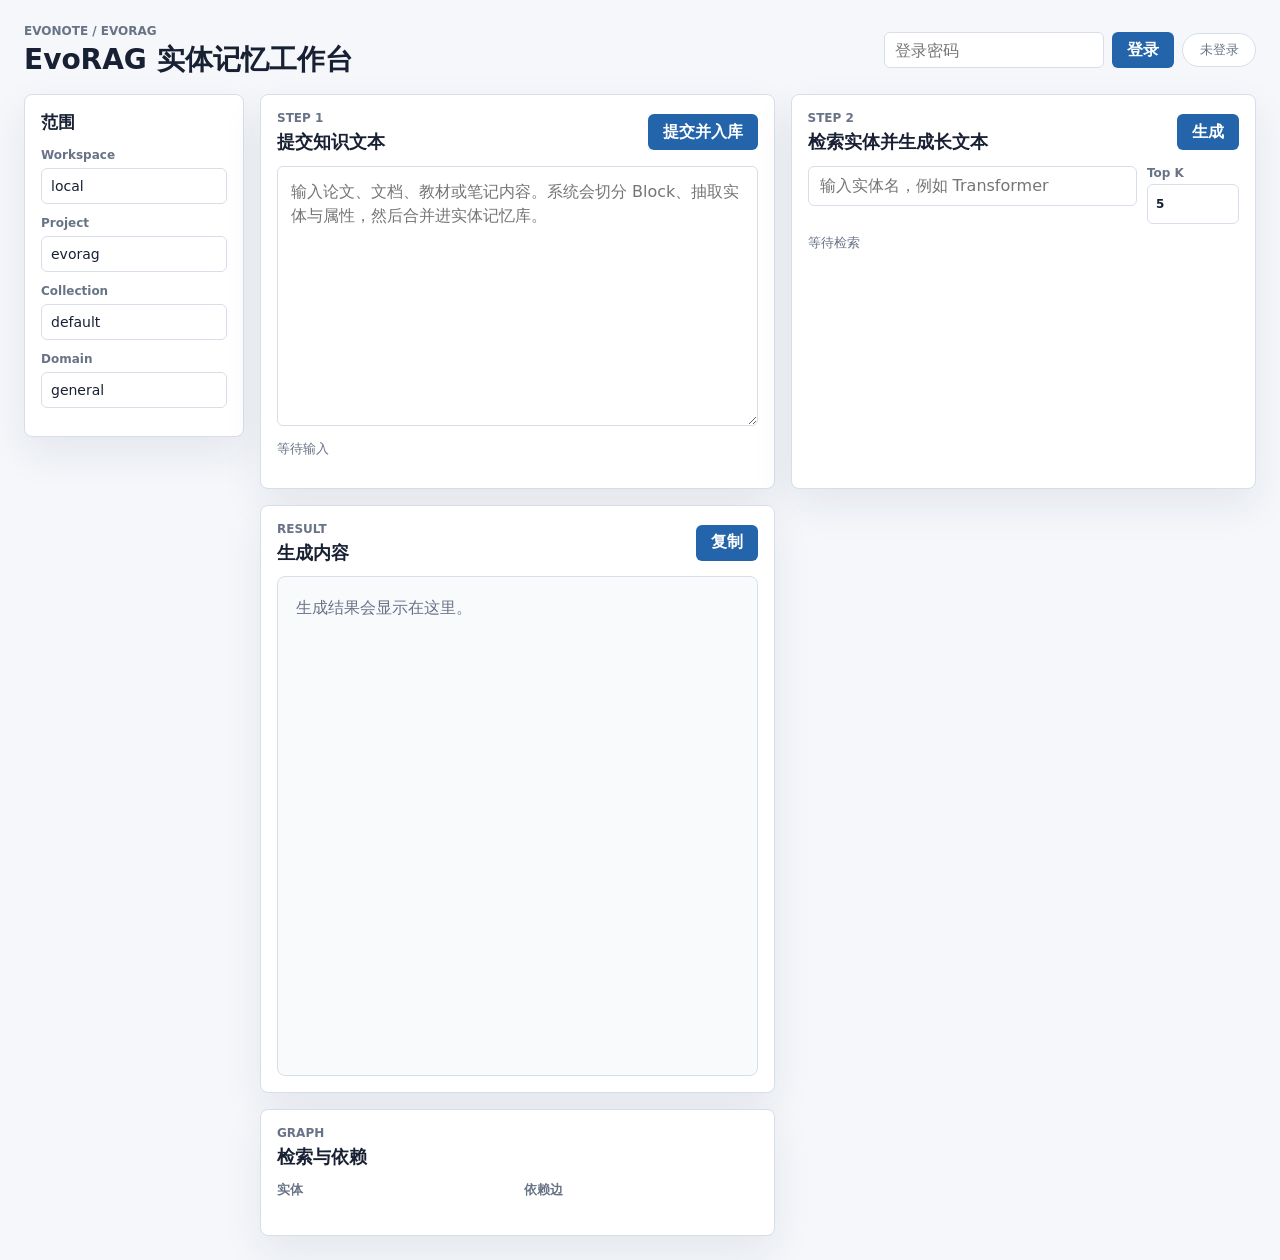
==== backend/python/app/EvoRAG/frontend/index.html @ 4698657d "EvoRAG来袭" ====
<!doctype html>
<html lang="zh-CN">
  <head>
    <meta charset="UTF-8" />
    <meta name="viewport" content="width=device-width, initial-scale=1.0" />
    <title>EvoRAG 工作台</title>
    <link rel="stylesheet" href="./styles.css" />
  </head>
  <body>
    <main class="shell">
      <header class="topbar">
        <div>
          <p class="eyebrow">Evonote / EvoRAG</p>
          <h1>EvoRAG 实体记忆工作台</h1>
        </div>
        <form class="auth-bar" id="auth-form">
          <input id="password" type="password" autocomplete="current-password" placeholder="登录密码" />
          <button type="submit">登录</button>
          <span id="auth-state" class="state-pill">未登录</span>
        </form>
      </header>

      <section class="workspace">
        <aside class="side-panel">
          <h2>范围</h2>
          <label>
            Workspace
            <input id="workspace-id" value="local" />
          </label>
          <label>
            Project
            <input id="project-id" value="evorag" />
          </label>
          <label>
            Collection
            <input id="collection-id" value="default" />
          </label>
          <label>
            Domain
            <input id="domain" value="general" />
          </label>
        </aside>

        <section class="main-grid">
          <section class="panel ingest-panel">
            <div class="panel-head">
              <div>
                <p class="eyebrow">Step 1</p>
                <h2>提交知识文本</h2>
              </div>
              <button id="ingest-btn" type="button">提交并入库</button>
            </div>
            <textarea
              id="knowledge-text"
              spellcheck="false"
              placeholder="输入论文、文档、教材或笔记内容。系统会切分 Block、抽取实体与属性，然后合并进实体记忆库。"
            ></textarea>
            <div class="status-line" id="ingest-status">等待输入</div>
            <div class="entity-strip" id="extracted-entities"></div>
          </section>

          <section class="panel query-panel">
            <div class="panel-head">
              <div>
                <p class="eyebrow">Step 2</p>
                <h2>检索实体并生成长文本</h2>
              </div>
              <button id="query-btn" type="button">生成</button>
            </div>
            <div class="query-row">
              <input id="entity-query" placeholder="输入实体名，例如 Transformer" />
              <label class="topk-control">
                Top K
                <input id="top-k" type="number" min="1" max="20" value="5" />
              </label>
            </div>
            <div class="status-line" id="query-status">等待检索</div>
          </section>

          <section class="panel output-panel">
            <div class="panel-head">
              <div>
                <p class="eyebrow">Result</p>
                <h2>生成内容</h2>
              </div>
              <button id="copy-answer-btn" type="button">复制</button>
            </div>
            <article id="answer" class="answer empty">生成结果会显示在这里。</article>
          </section>

          <section class="panel graph-panel">
            <div class="panel-head">
              <div>
                <p class="eyebrow">Graph</p>
                <h2>检索与依赖</h2>
              </div>
            </div>
            <div class="graph-columns">
              <div>
                <h3>实体</h3>
                <div id="retrieved-entities" class="list"></div>
              </div>
              <div>
                <h3>依赖边</h3>
                <div id="graph-edges" class="list"></div>
              </div>
            </div>
            <div id="warnings" class="warnings"></div>
          </section>
        </section>
      </section>
    </main>
    <script src="./app.js"></script>
  </body>
</html>
---- backend/python/app/EvoRAG/frontend/styles.css ----
:root {
  color-scheme: light;
  --bg: #f5f7fb;
  --surface: #ffffff;
  --surface-strong: #f8fafc;
  --line: #d8dee9;
  --text: #182033;
  --muted: #687386;
  --blue: #2364aa;
  --green: #21785d;
  --amber: #a65f00;
  --red: #b42318;
  --shadow: 0 16px 42px rgba(24, 32, 51, 0.08);
}

* {
  box-sizing: border-box;
}

body {
  margin: 0;
  min-width: 320px;
  background: var(--bg);
  color: var(--text);
  font-family:
    Inter, ui-sans-serif, system-ui, -apple-system, BlinkMacSystemFont, "Segoe UI",
    "Microsoft YaHei", sans-serif;
}

button,
input,
textarea {
  font: inherit;
}

button {
  min-height: 36px;
  border: 1px solid transparent;
  border-radius: 6px;
  background: var(--blue);
  color: #fff;
  cursor: pointer;
  padding: 0 14px;
  font-weight: 650;
}

button:hover {
  filter: brightness(0.95);
}

button:disabled {
  cursor: wait;
  opacity: 0.62;
}

input,
textarea {
  width: 100%;
  border: 1px solid var(--line);
  border-radius: 6px;
  background: #fff;
  color: var(--text);
  outline: none;
}

input:focus,
textarea:focus {
  border-color: var(--blue);
  box-shadow: 0 0 0 3px rgba(35, 100, 170, 0.14);
}

.shell {
  width: min(1440px, 100%);
  margin: 0 auto;
  padding: 24px;
}

.topbar {
  display: flex;
  align-items: center;
  justify-content: space-between;
  gap: 20px;
  margin-bottom: 18px;
}

.topbar h1,
.panel h2,
.side-panel h2,
.graph-panel h3 {
  margin: 0;
  letter-spacing: 0;
}

.topbar h1 {
  font-size: 28px;
  line-height: 1.15;
}

.eyebrow {
  margin: 0 0 6px;
  color: var(--muted);
  font-size: 12px;
  font-weight: 760;
  text-transform: uppercase;
}

.auth-bar {
  display: grid;
  grid-template-columns: minmax(160px, 220px) auto auto;
  align-items: center;
  gap: 8px;
}

.auth-bar input {
  height: 36px;
  padding: 0 10px;
}

.state-pill {
  min-width: 74px;
  border: 1px solid var(--line);
  border-radius: 999px;
  background: #fff;
  color: var(--muted);
  padding: 7px 10px;
  text-align: center;
  font-size: 13px;
}

.state-pill.ready {
  border-color: rgba(33, 120, 93, 0.32);
  background: rgba(33, 120, 93, 0.08);
  color: var(--green);
}

.workspace {
  display: grid;
  grid-template-columns: 220px minmax(0, 1fr);
  gap: 16px;
}

.side-panel,
.panel {
  border: 1px solid var(--line);
  border-radius: 8px;
  background: var(--surface);
  box-shadow: var(--shadow);
}

.side-panel {
  align-self: start;
  padding: 16px;
}

.side-panel h2 {
  margin-bottom: 14px;
  font-size: 17px;
}

.side-panel label {
  display: block;
  margin-bottom: 12px;
  color: var(--muted);
  font-size: 12px;
  font-weight: 700;
}

.side-panel input {
  height: 36px;
  margin-top: 6px;
  padding: 0 9px;
  color: var(--text);
  font-size: 14px;
  font-weight: 500;
}

.main-grid {
  display: grid;
  grid-template-columns: minmax(0, 1.05fr) minmax(320px, 0.95fr);
  gap: 16px;
}

.panel {
  min-width: 0;
  padding: 16px;
}

.panel-head {
  display: flex;
  min-height: 40px;
  align-items: center;
  justify-content: space-between;
  gap: 12px;
  margin-bottom: 12px;
}

.panel h2 {
  font-size: 18px;
  line-height: 1.25;
}

.ingest-panel textarea {
  min-height: 260px;
  max-height: 520px;
  resize: vertical;
  padding: 13px;
  line-height: 1.55;
}

.query-row {
  display: grid;
  grid-template-columns: minmax(0, 1fr) 92px;
  gap: 10px;
}

.query-row input {
  height: 40px;
  padding: 0 11px;
}

.topk-control {
  color: var(--muted);
  font-size: 12px;
  font-weight: 700;
}

.topk-control input {
  height: 40px;
  margin-top: 4px;
  padding: 0 8px;
}

.status-line {
  min-height: 24px;
  margin-top: 10px;
  color: var(--muted);
  font-size: 13px;
}

.status-line.ok {
  color: var(--green);
}

.status-line.error {
  color: var(--red);
}

.entity-strip {
  display: flex;
  flex-wrap: wrap;
  gap: 8px;
  margin-top: 8px;
}

.entity-chip {
  border: 1px solid rgba(35, 100, 170, 0.24);
  border-radius: 999px;
  background: rgba(35, 100, 170, 0.08);
  color: var(--blue);
  padding: 7px 10px;
  font-size: 13px;
  font-weight: 650;
  cursor: pointer;
}

.output-panel {
  grid-row: span 2;
}

.answer {
  min-height: 500px;
  max-height: 70vh;
  overflow: auto;
  border: 1px solid var(--line);
  border-radius: 8px;
  background: var(--surface-strong);
  padding: 18px;
  line-height: 1.65;
}

.answer.empty {
  color: var(--muted);
}

.answer h1,
.answer h2,
.answer h3 {
  margin: 16px 0 8px;
  letter-spacing: 0;
}

.answer h1 {
  margin-top: 0;
  font-size: 24px;
}

.answer h2 {
  font-size: 19px;
}

.answer h3 {
  font-size: 15px;
  color: var(--blue);
}

.answer p,
.answer ul {
  margin: 8px 0;
}

.answer li {
  margin: 4px 0;
}

.graph-panel {
  grid-column: 1;
}

.graph-columns {
  display: grid;
  grid-template-columns: 1fr 1fr;
  gap: 14px;
}

.graph-panel h3 {
  margin-bottom: 8px;
  color: var(--muted);
  font-size: 13px;
  text-transform: uppercase;
}

.list {
  display: grid;
  gap: 8px;
}

.list-item {
  border: 1px solid var(--line);
  border-radius: 6px;
  background: var(--surface-strong);
  padding: 10px;
  font-size: 13px;
}

.list-item strong {
  display: block;
  margin-bottom: 3px;
  color: var(--text);
  font-size: 14px;
}

.list-item span {
  color: var(--muted);
}

.warnings {
  margin-top: 12px;
  color: var(--amber);
  font-size: 13px;
}

@media (max-width: 980px) {
  .shell {
    padding: 16px;
  }

  .topbar,
  .workspace,
  .main-grid,
  .graph-columns {
    grid-template-columns: 1fr;
  }

  .topbar {
    display: grid;
  }

  .auth-bar {
    grid-template-columns: 1fr auto auto;
  }

  .output-panel,
  .graph-panel {
    grid-column: auto;
    grid-row: auto;
  }
}

@media (max-width: 560px) {
  .auth-bar,
  .query-row,
  .panel-head {
    grid-template-columns: 1fr;
    display: grid;
  }

  .panel-head button,
  .auth-bar button {
    width: 100%;
  }
}
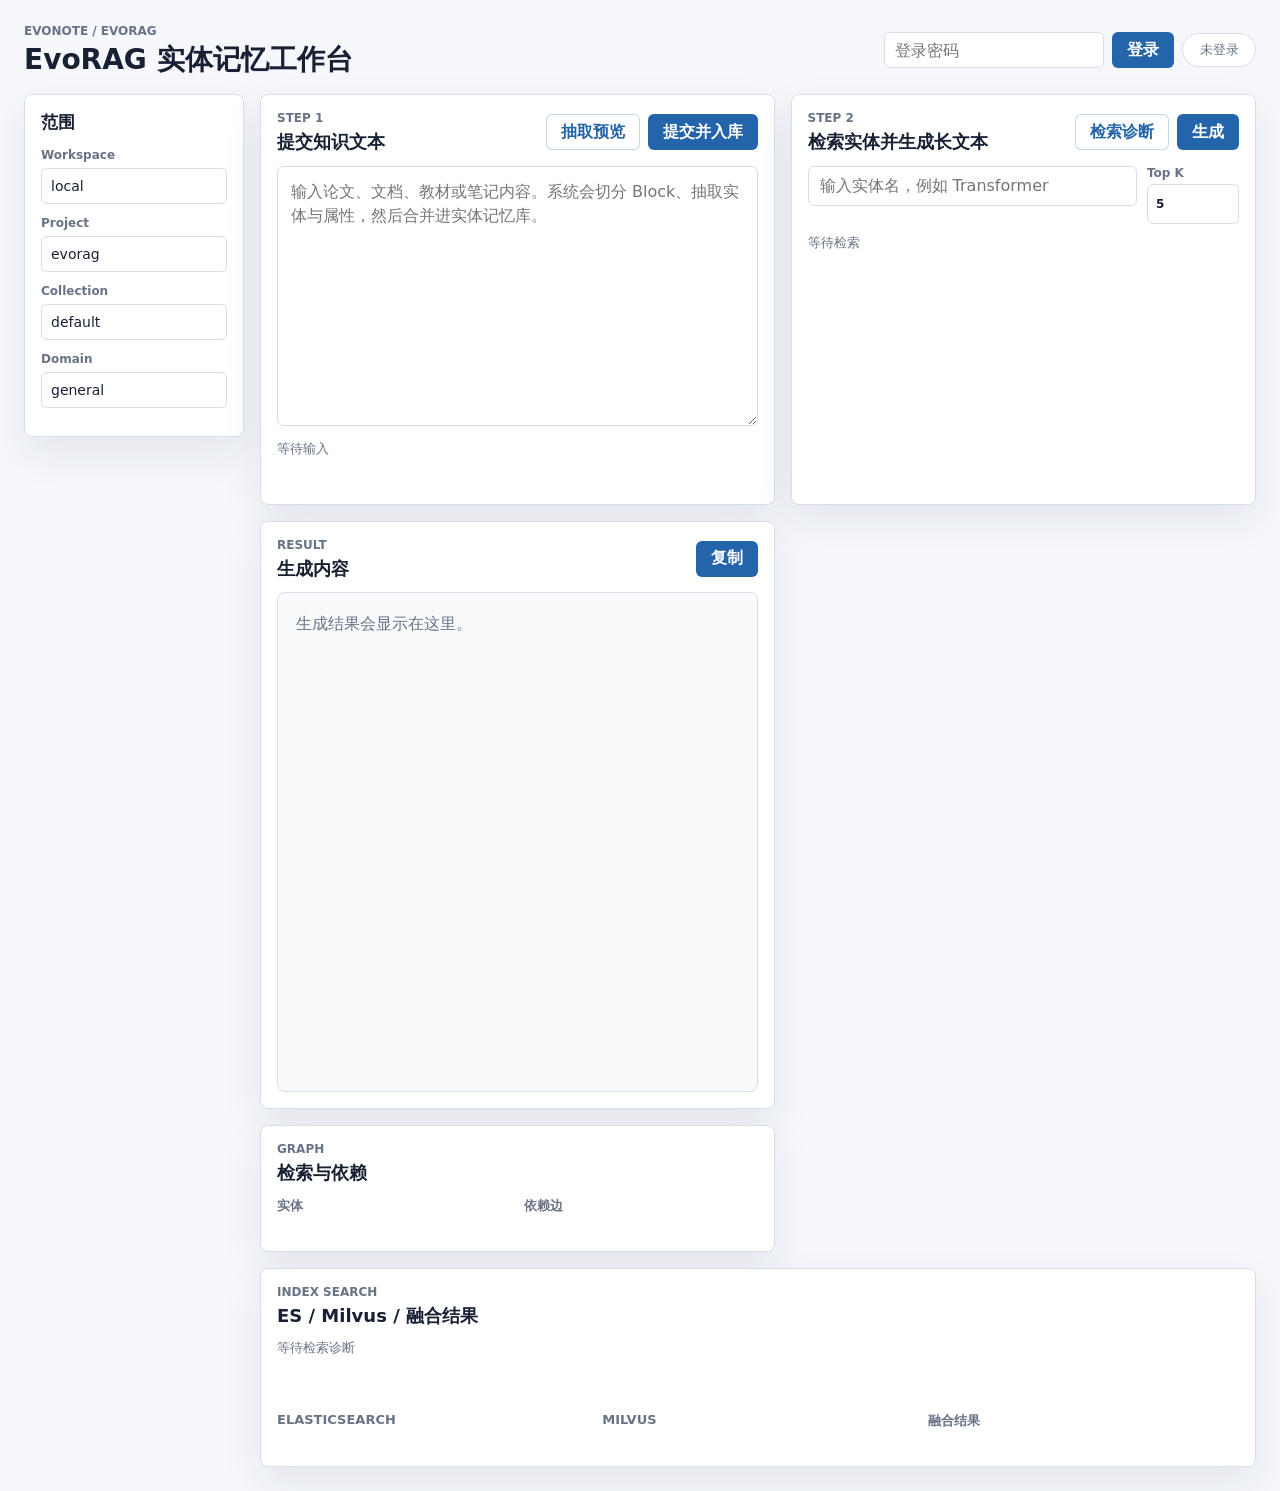
==== commit 48f7895c: "实体精确抽取控制v1" ====
--- a/backend/python/app/EvoRAG/frontend/index.html
+++ b/backend/python/app/EvoRAG/frontend/index.html
@@ -4,7 +4,7 @@
     <meta charset="UTF-8" />
     <meta name="viewport" content="width=device-width, initial-scale=1.0" />
     <title>EvoRAG 工作台</title>
-    <link rel="stylesheet" href="./styles.css" />
+    <link rel="stylesheet" href="./styles.css?v=20260926-preprocess-timings" />
   </head>
   <body>
     <main class="shell">
@@ -48,7 +48,10 @@
                 <p class="eyebrow">Step 1</p>
                 <h2>提交知识文本</h2>
               </div>
-              <button id="ingest-btn" type="button">提交并入库</button>
+              <div class="action-buttons">
+                <button id="extract-btn" class="secondary-button" type="button">抽取预览</button>
+                <button id="ingest-btn" type="button">提交并入库</button>
+              </div>
             </div>
             <textarea
               id="knowledge-text"
@@ -57,6 +60,7 @@
             ></textarea>
             <div class="status-line" id="ingest-status">等待输入</div>
             <div class="entity-strip" id="extracted-entities"></div>
+            <div class="preprocess-details" id="preprocess-details"></div>
           </section>
 
           <section class="panel query-panel">
@@ -65,7 +69,10 @@
                 <p class="eyebrow">Step 2</p>
                 <h2>检索实体并生成长文本</h2>
               </div>
-              <button id="query-btn" type="button">生成</button>
+              <div class="action-buttons">
+                <button id="index-search-btn" class="secondary-button" type="button">检索诊断</button>
+                <button id="query-btn" type="button">生成</button>
+              </div>
             </div>
             <div class="query-row">
               <input id="entity-query" placeholder="输入实体名，例如 Transformer" />
@@ -107,9 +114,36 @@
             </div>
             <div id="warnings" class="warnings"></div>
           </section>
+
+          <section class="panel index-panel">
+            <div class="panel-head">
+              <div>
+                <p class="eyebrow">Index Search</p>
+                <h2>ES / Milvus / 融合结果</h2>
+              </div>
+            </div>
+            <div class="status-line" id="index-search-status">等待检索诊断</div>
+            <div id="backend-status" class="backend-status"></div>
+            <div id="index-timings" class="timing-grid"></div>
+            <div class="index-columns">
+              <div>
+                <h3>Elasticsearch</h3>
+                <div id="es-results" class="index-list"></div>
+              </div>
+              <div>
+                <h3>Milvus</h3>
+                <div id="milvus-results" class="index-list"></div>
+              </div>
+              <div>
+                <h3>融合结果</h3>
+                <div id="fused-results" class="index-list"></div>
+              </div>
+            </div>
+            <div id="index-warnings" class="warnings"></div>
+          </section>
         </section>
       </section>
     </main>
-    <script src="./app.js"></script>
+    <script src="./app.js?v=20260926-preprocess-timings"></script>
   </body>
 </html>
--- a/backend/python/app/EvoRAG/frontend/styles.css
+++ b/backend/python/app/EvoRAG/frontend/styles.css
@@ -53,6 +53,12 @@
   opacity: 0.62;
 }
 
+.secondary-button {
+  border-color: rgba(35, 100, 170, 0.26);
+  background: #fff;
+  color: var(--blue);
+}
+
 input,
 textarea {
   width: 100%;
@@ -194,6 +200,13 @@
   margin-bottom: 12px;
 }
 
+.action-buttons {
+  display: flex;
+  flex-wrap: wrap;
+  gap: 8px;
+  justify-content: flex-end;
+}
+
 .panel h2 {
   font-size: 18px;
   line-height: 1.25;
@@ -263,6 +276,206 @@
   cursor: pointer;
 }
 
+.preprocess-details {
+  display: grid;
+  gap: 10px;
+  margin-top: 16px;
+}
+
+.preprocess-head {
+  display: flex;
+  align-items: baseline;
+  justify-content: space-between;
+  gap: 12px;
+}
+
+.preprocess-head h3 {
+  margin: 0;
+  font-size: 15px;
+}
+
+.preprocess-head span,
+.entity-detail-head span,
+.attribute-body span,
+.ingest-result-item span,
+.empty-state {
+  color: var(--muted);
+  font-size: 12px;
+}
+
+.block-detail {
+  border: 1px solid var(--line);
+  border-radius: 8px;
+  background: var(--surface-strong);
+  overflow: hidden;
+}
+
+.block-detail summary {
+  display: flex;
+  align-items: center;
+  justify-content: space-between;
+  gap: 10px;
+  padding: 11px 12px;
+  cursor: pointer;
+}
+
+.block-detail summary strong {
+  min-width: 0;
+  overflow: hidden;
+  color: var(--text);
+  font-size: 14px;
+  text-overflow: ellipsis;
+  white-space: nowrap;
+}
+
+.block-detail summary span {
+  flex: 0 0 auto;
+  color: var(--muted);
+  font-size: 12px;
+}
+
+.block-text {
+  max-height: 180px;
+  margin: 0;
+  overflow: auto;
+  border-top: 1px solid var(--line);
+  border-bottom: 1px solid var(--line);
+  background: #fff;
+  padding: 12px;
+  color: var(--text);
+  font-family: inherit;
+  font-size: 13px;
+  line-height: 1.6;
+  white-space: pre-wrap;
+}
+
+.block-meta {
+  display: flex;
+  flex-wrap: wrap;
+  gap: 6px;
+  border-top: 1px solid var(--line);
+  padding: 8px 12px;
+}
+
+.block-meta span {
+  border: 1px solid rgba(35, 100, 170, 0.18);
+  border-radius: 999px;
+  background: rgba(35, 100, 170, 0.06);
+  color: var(--muted);
+  padding: 3px 7px;
+  font-size: 12px;
+}
+
+.block-entities {
+  display: grid;
+  gap: 12px;
+  padding: 12px;
+}
+
+.entity-detail {
+  display: grid;
+  gap: 8px;
+}
+
+.entity-detail + .entity-detail {
+  border-top: 1px solid var(--line);
+  padding-top: 12px;
+}
+
+.entity-detail-head {
+  display: flex;
+  align-items: center;
+  gap: 8px;
+}
+
+.entity-name-button {
+  min-height: 30px;
+  border-color: rgba(35, 100, 170, 0.24);
+  border-radius: 999px;
+  background: rgba(35, 100, 170, 0.08);
+  color: var(--blue);
+  padding: 5px 9px;
+  font-size: 13px;
+}
+
+.entity-admission,
+.entity-description {
+  margin: 0;
+  color: var(--text);
+  font-size: 13px;
+  line-height: 1.55;
+}
+
+.entity-admission {
+  color: var(--muted);
+}
+
+.attribute-list {
+  display: grid;
+  gap: 7px;
+}
+
+.attribute-item {
+  display: grid;
+  grid-template-columns: 72px minmax(0, 1fr);
+  gap: 9px;
+  align-items: start;
+}
+
+.attribute-label {
+  color: var(--blue);
+  font-size: 12px;
+  font-weight: 760;
+}
+
+.attribute-body p {
+  margin: 0 0 3px;
+  font-size: 13px;
+  line-height: 1.5;
+}
+
+.attribute-body span {
+  display: block;
+  line-height: 1.45;
+}
+
+.block-warnings {
+  border-bottom: 1px solid var(--line);
+  padding: 9px 12px;
+  color: var(--amber);
+  font-size: 13px;
+}
+
+.empty-state {
+  border: 1px dashed var(--line);
+  border-radius: 6px;
+  padding: 10px;
+}
+
+.ingest-result-list {
+  display: grid;
+  gap: 8px;
+  margin-top: 2px;
+}
+
+.ingest-result-list h3 {
+  margin: 4px 0 0;
+  font-size: 15px;
+}
+
+.ingest-result-item {
+  display: grid;
+  gap: 3px;
+  border: 1px solid var(--line);
+  border-radius: 6px;
+  background: #fff;
+  padding: 9px 10px;
+}
+
+.ingest-result-item strong {
+  font-size: 13px;
+}
+
 .output-panel {
   grid-row: span 2;
 }
@@ -316,25 +529,85 @@
   grid-column: 1;
 }
 
+.graph-columns,
+.index-columns {
+  display: grid;
+  gap: 14px;
+}
+
 .graph-columns {
-  display: grid;
   grid-template-columns: 1fr 1fr;
-  gap: 14px;
-}
-
-.graph-panel h3 {
+}
+
+.index-columns {
+  grid-template-columns: repeat(3, minmax(0, 1fr));
+}
+
+.graph-panel h3,
+.index-panel h3 {
   margin-bottom: 8px;
   color: var(--muted);
   font-size: 13px;
   text-transform: uppercase;
 }
 
-.list {
-  display: grid;
-  gap: 8px;
-}
-
-.list-item {
+.index-panel {
+  grid-column: 1 / -1;
+}
+
+.backend-status,
+.timing-grid {
+  display: grid;
+  grid-template-columns: repeat(6, minmax(0, 1fr));
+  gap: 8px;
+}
+
+.backend-status {
+  margin: 10px 0 12px;
+}
+
+.timing-grid {
+  margin: 0 0 14px;
+}
+
+.preprocess-timing-grid {
+  grid-template-columns: repeat(5, minmax(0, 1fr));
+  margin: 0 0 4px;
+}
+
+.backend-status div,
+.timing-grid div {
+  display: grid;
+  gap: 3px;
+  border: 1px solid var(--line);
+  border-radius: 6px;
+  background: var(--surface-strong);
+  padding: 8px 10px;
+}
+
+.backend-status span,
+.timing-grid span {
+  color: var(--muted);
+  font-size: 12px;
+}
+
+.backend-status strong,
+.timing-grid strong {
+  overflow: hidden;
+  color: var(--text);
+  font-size: 13px;
+  text-overflow: ellipsis;
+  white-space: nowrap;
+}
+
+.index-list {
+  display: grid;
+  gap: 10px;
+}
+
+.index-result-card {
+  display: grid;
+  gap: 8px;
   border: 1px solid var(--line);
   border-radius: 6px;
   background: var(--surface-strong);
@@ -342,6 +615,57 @@
   font-size: 13px;
 }
 
+.index-result-head {
+  display: grid;
+  gap: 3px;
+}
+
+.index-result-head strong {
+  color: var(--text);
+  font-size: 14px;
+}
+
+.index-result-head span,
+.index-result-meta,
+.index-attributes span {
+  color: var(--muted);
+  font-size: 12px;
+}
+
+.index-result-card p {
+  margin: 0;
+  line-height: 1.5;
+}
+
+.index-attributes {
+  display: grid;
+  gap: 5px;
+}
+
+.index-attributes div {
+  display: grid;
+  grid-template-columns: 64px minmax(0, 1fr);
+  gap: 7px;
+}
+
+.index-attributes b {
+  color: var(--blue);
+  font-size: 12px;
+}
+
+.list {
+  display: grid;
+  gap: 8px;
+}
+
+.list-item {
+  border: 1px solid var(--line);
+  border-radius: 6px;
+  background: var(--surface-strong);
+  padding: 10px;
+  font-size: 13px;
+}
+
 .list-item strong {
   display: block;
   margin-bottom: 3px;
@@ -367,7 +691,10 @@
   .topbar,
   .workspace,
   .main-grid,
-  .graph-columns {
+    .graph-columns,
+    .index-columns,
+    .backend-status,
+    .timing-grid {
     grid-template-columns: 1fr;
   }
 
@@ -398,4 +725,21 @@
   .auth-bar button {
     width: 100%;
   }
-}
+
+  .action-buttons {
+    display: grid;
+  }
+
+  .preprocess-head,
+  .block-detail summary,
+  .entity-detail-head,
+  .attribute-item,
+  .index-attributes div {
+    grid-template-columns: 1fr;
+    display: grid;
+  }
+
+  .block-detail summary strong {
+    white-space: normal;
+  }
+}
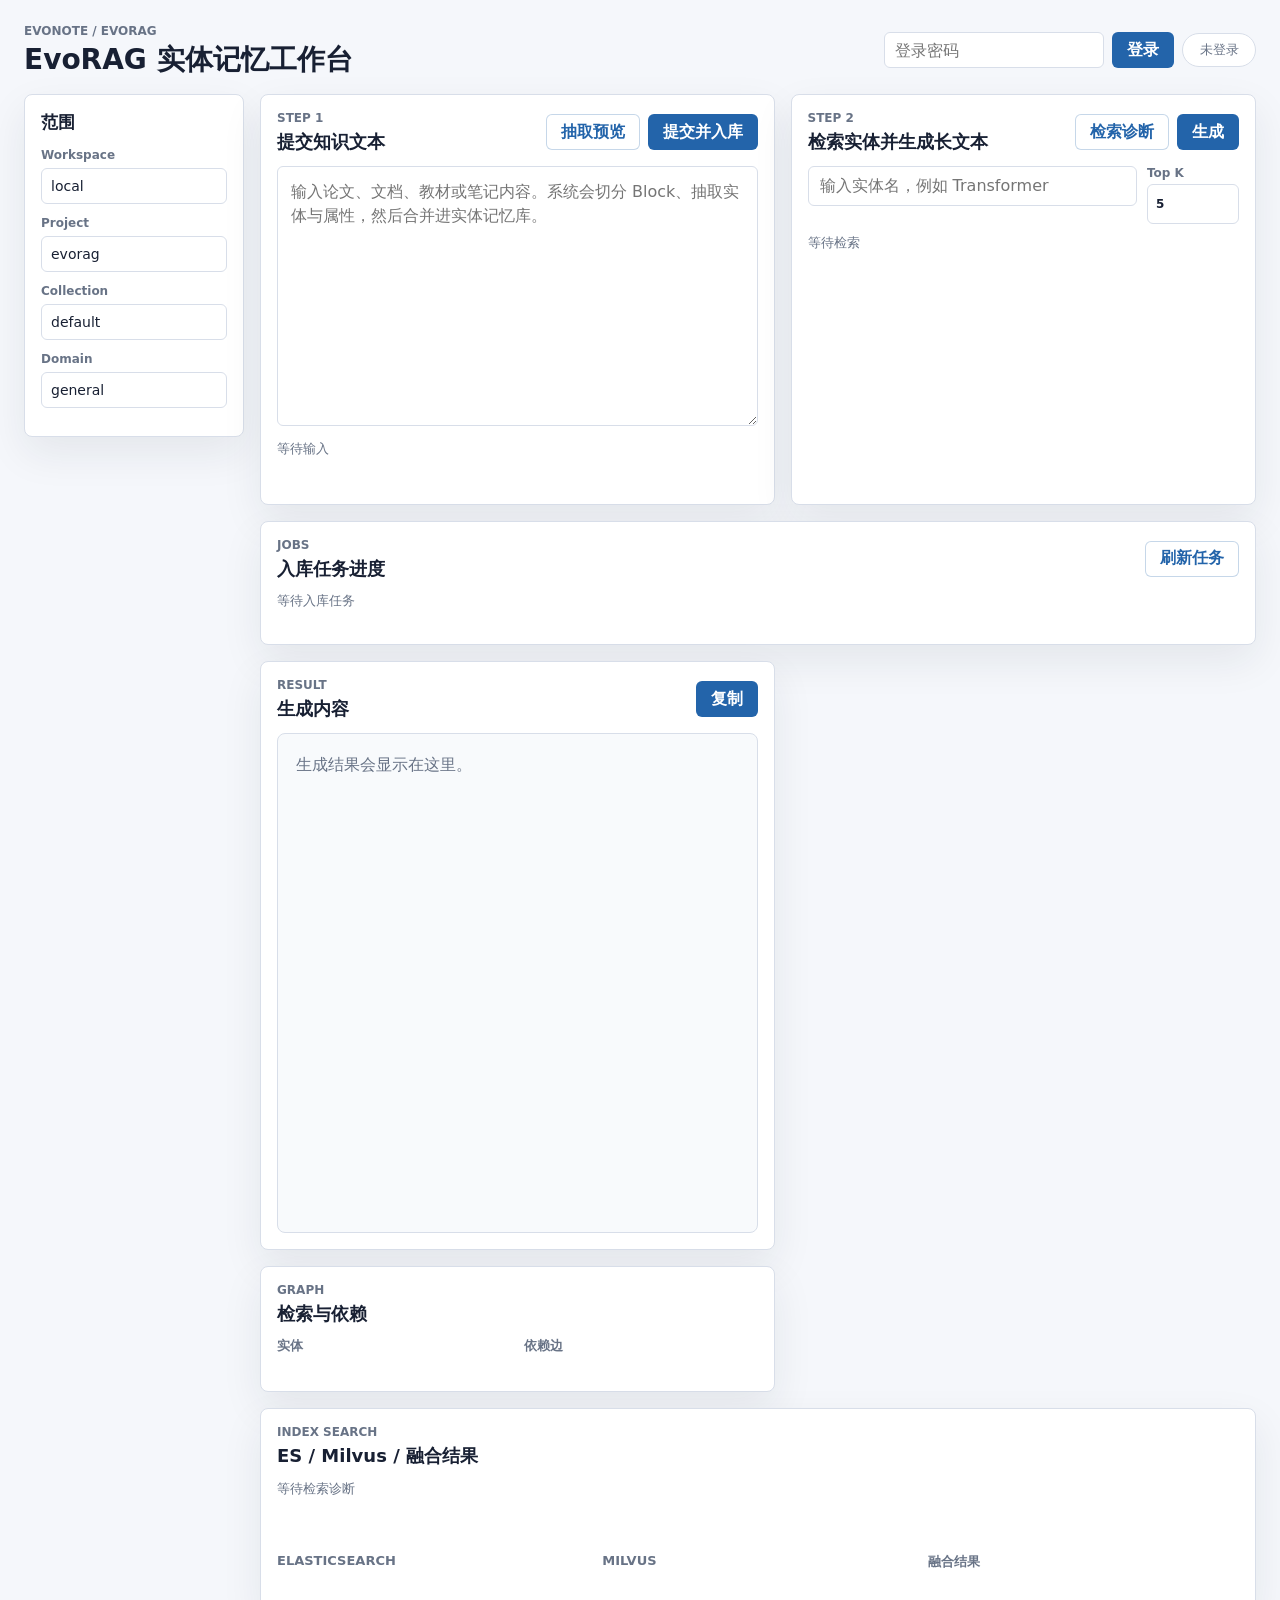
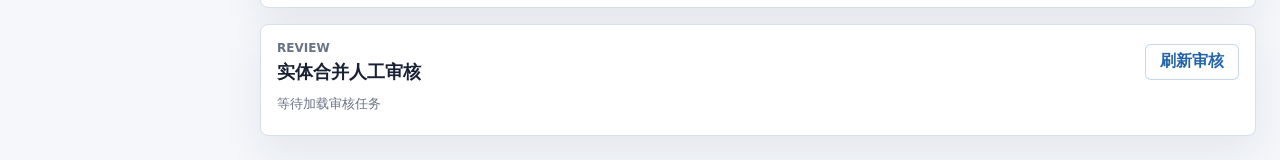
==== commit 03339d58: "界面结构化更新" ====
--- a/backend/python/app/EvoRAG/frontend/index.html
+++ b/backend/python/app/EvoRAG/frontend/index.html
@@ -4,7 +4,7 @@
     <meta charset="UTF-8" />
     <meta name="viewport" content="width=device-width, initial-scale=1.0" />
     <title>EvoRAG 工作台</title>
-    <link rel="stylesheet" href="./styles.css?v=20260926-preprocess-timings" />
+    <link rel="stylesheet" href="./styles.css?v=20260927-observability" />
   </head>
   <body>
     <main class="shell">
@@ -84,6 +84,20 @@
             <div class="status-line" id="query-status">等待检索</div>
           </section>
 
+          <section class="panel job-panel">
+            <div class="panel-head">
+              <div>
+                <p class="eyebrow">Jobs</p>
+                <h2>入库任务进度</h2>
+              </div>
+              <button id="jobs-refresh-btn" class="secondary-button" type="button">刷新任务</button>
+            </div>
+            <div class="status-line" id="jobs-status">等待入库任务</div>
+            <div id="worker-summary" class="worker-summary"></div>
+            <div id="job-progress" class="job-progress"></div>
+            <div id="job-list" class="job-list"></div>
+          </section>
+
           <section class="panel output-panel">
             <div class="panel-head">
               <div>
@@ -141,9 +155,21 @@
             </div>
             <div id="index-warnings" class="warnings"></div>
           </section>
+
+          <section class="panel review-panel">
+            <div class="panel-head">
+              <div>
+                <p class="eyebrow">Review</p>
+                <h2>实体合并人工审核</h2>
+              </div>
+              <button id="review-refresh-btn" class="secondary-button" type="button">刷新审核</button>
+            </div>
+            <div class="status-line" id="review-status">等待加载审核任务</div>
+            <div id="review-tasks" class="review-list"></div>
+          </section>
         </section>
       </section>
     </main>
-    <script src="./app.js?v=20260926-preprocess-timings"></script>
+    <script src="./app.js?v=20260927-observability"></script>
   </body>
 </html>
--- a/backend/python/app/EvoRAG/frontend/styles.css
+++ b/backend/python/app/EvoRAG/frontend/styles.css
@@ -555,6 +555,149 @@
   grid-column: 1 / -1;
 }
 
+.review-panel {
+  grid-column: 1 / -1;
+}
+
+.job-panel {
+  grid-column: 1 / -1;
+}
+
+.worker-summary {
+  display: grid;
+  grid-template-columns: repeat(6, minmax(0, 1fr));
+  gap: 8px;
+  margin-bottom: 12px;
+}
+
+.worker-summary div {
+  display: grid;
+  gap: 3px;
+  border: 1px solid var(--line);
+  border-radius: 6px;
+  background: var(--surface-strong);
+  padding: 8px 10px;
+}
+
+.worker-summary span {
+  color: var(--muted);
+  font-size: 12px;
+}
+
+.worker-summary strong {
+  overflow: hidden;
+  color: var(--text);
+  font-size: 13px;
+  text-overflow: ellipsis;
+  white-space: nowrap;
+}
+
+.job-progress {
+  display: grid;
+  gap: 10px;
+}
+
+.job-progress-head {
+  display: flex;
+  align-items: baseline;
+  justify-content: space-between;
+  gap: 12px;
+}
+
+.job-progress-head span {
+  color: var(--muted);
+  font-size: 12px;
+}
+
+.job-progress-bar {
+  height: 10px;
+  overflow: hidden;
+  border-radius: 999px;
+  background: rgba(35, 100, 170, 0.1);
+}
+
+.job-progress-bar div {
+  height: 100%;
+  border-radius: inherit;
+  background: var(--green);
+  transition: width 180ms ease;
+}
+
+.job-status-counts {
+  display: flex;
+  flex-wrap: wrap;
+  gap: 7px;
+}
+
+.job-status-counts span {
+  border: 1px solid rgba(35, 100, 170, 0.18);
+  border-radius: 999px;
+  background: rgba(35, 100, 170, 0.06);
+  color: var(--muted);
+  padding: 4px 8px;
+  font-size: 12px;
+}
+
+.incoming-status-list,
+.job-list {
+  display: grid;
+  gap: 8px;
+}
+
+.incoming-status-item {
+  display: grid;
+  grid-template-columns: minmax(0, 1fr) auto;
+  gap: 10px;
+  align-items: center;
+  border: 1px solid var(--line);
+  border-left: 4px solid var(--muted);
+  border-radius: 6px;
+  background: #fff;
+  padding: 10px;
+}
+
+.incoming-status-item.status-processing {
+  border-left-color: var(--blue);
+}
+
+.incoming-status-item.status-auto_merged,
+.incoming-status-item.status-manual_merged,
+.incoming-status-item.status-new_created,
+.incoming-status-item.status-completed {
+  border-left-color: var(--green);
+}
+
+.incoming-status-item.status-needs_review {
+  border-left-color: var(--amber);
+}
+
+.incoming-status-item.status-failed,
+.incoming-status-item.status-dead_letter {
+  border-left-color: var(--red);
+}
+
+.incoming-status-item strong {
+  display: block;
+  margin-bottom: 3px;
+  font-size: 14px;
+}
+
+.incoming-status-item span,
+.incoming-status-item p {
+  margin: 0;
+  color: var(--muted);
+  font-size: 12px;
+  line-height: 1.45;
+}
+
+.job-list-item {
+  min-height: 42px;
+  border-color: var(--line);
+  background: #fff;
+  color: var(--text);
+  text-align: left;
+}
+
 .backend-status,
 .timing-grid {
   display: grid;
@@ -603,6 +746,75 @@
 .index-list {
   display: grid;
   gap: 10px;
+}
+
+.review-list {
+  display: grid;
+  gap: 12px;
+}
+
+.review-card {
+  display: grid;
+  gap: 10px;
+  border: 1px solid var(--line);
+  border-radius: 8px;
+  background: var(--surface-strong);
+  padding: 12px;
+}
+
+.review-head {
+  display: grid;
+  gap: 4px;
+}
+
+.review-head strong {
+  color: var(--text);
+  font-size: 15px;
+}
+
+.review-head span,
+.review-description,
+.review-candidate-body span {
+  color: var(--muted);
+  font-size: 12px;
+}
+
+.review-description,
+.review-candidate-body p {
+  margin: 0;
+  line-height: 1.55;
+}
+
+.review-actions,
+.review-candidate-actions {
+  display: flex;
+  flex-wrap: wrap;
+  gap: 8px;
+}
+
+.review-candidates {
+  display: grid;
+  gap: 8px;
+}
+
+.review-candidate {
+  display: grid;
+  grid-template-columns: minmax(0, 1fr) auto;
+  gap: 10px;
+  align-items: start;
+  border: 1px solid var(--line);
+  border-radius: 6px;
+  background: #fff;
+  padding: 10px;
+}
+
+.review-candidate-body {
+  display: grid;
+  gap: 4px;
+}
+
+.review-candidate-body strong {
+  font-size: 14px;
 }
 
 .index-result-card {
@@ -694,6 +906,7 @@
     .graph-columns,
     .index-columns,
     .backend-status,
+    .worker-summary,
     .timing-grid {
     grid-template-columns: 1fr;
   }
@@ -734,6 +947,8 @@
   .block-detail summary,
   .entity-detail-head,
   .attribute-item,
+  .incoming-status-item,
+  .review-candidate,
   .index-attributes div {
     grid-template-columns: 1fr;
     display: grid;
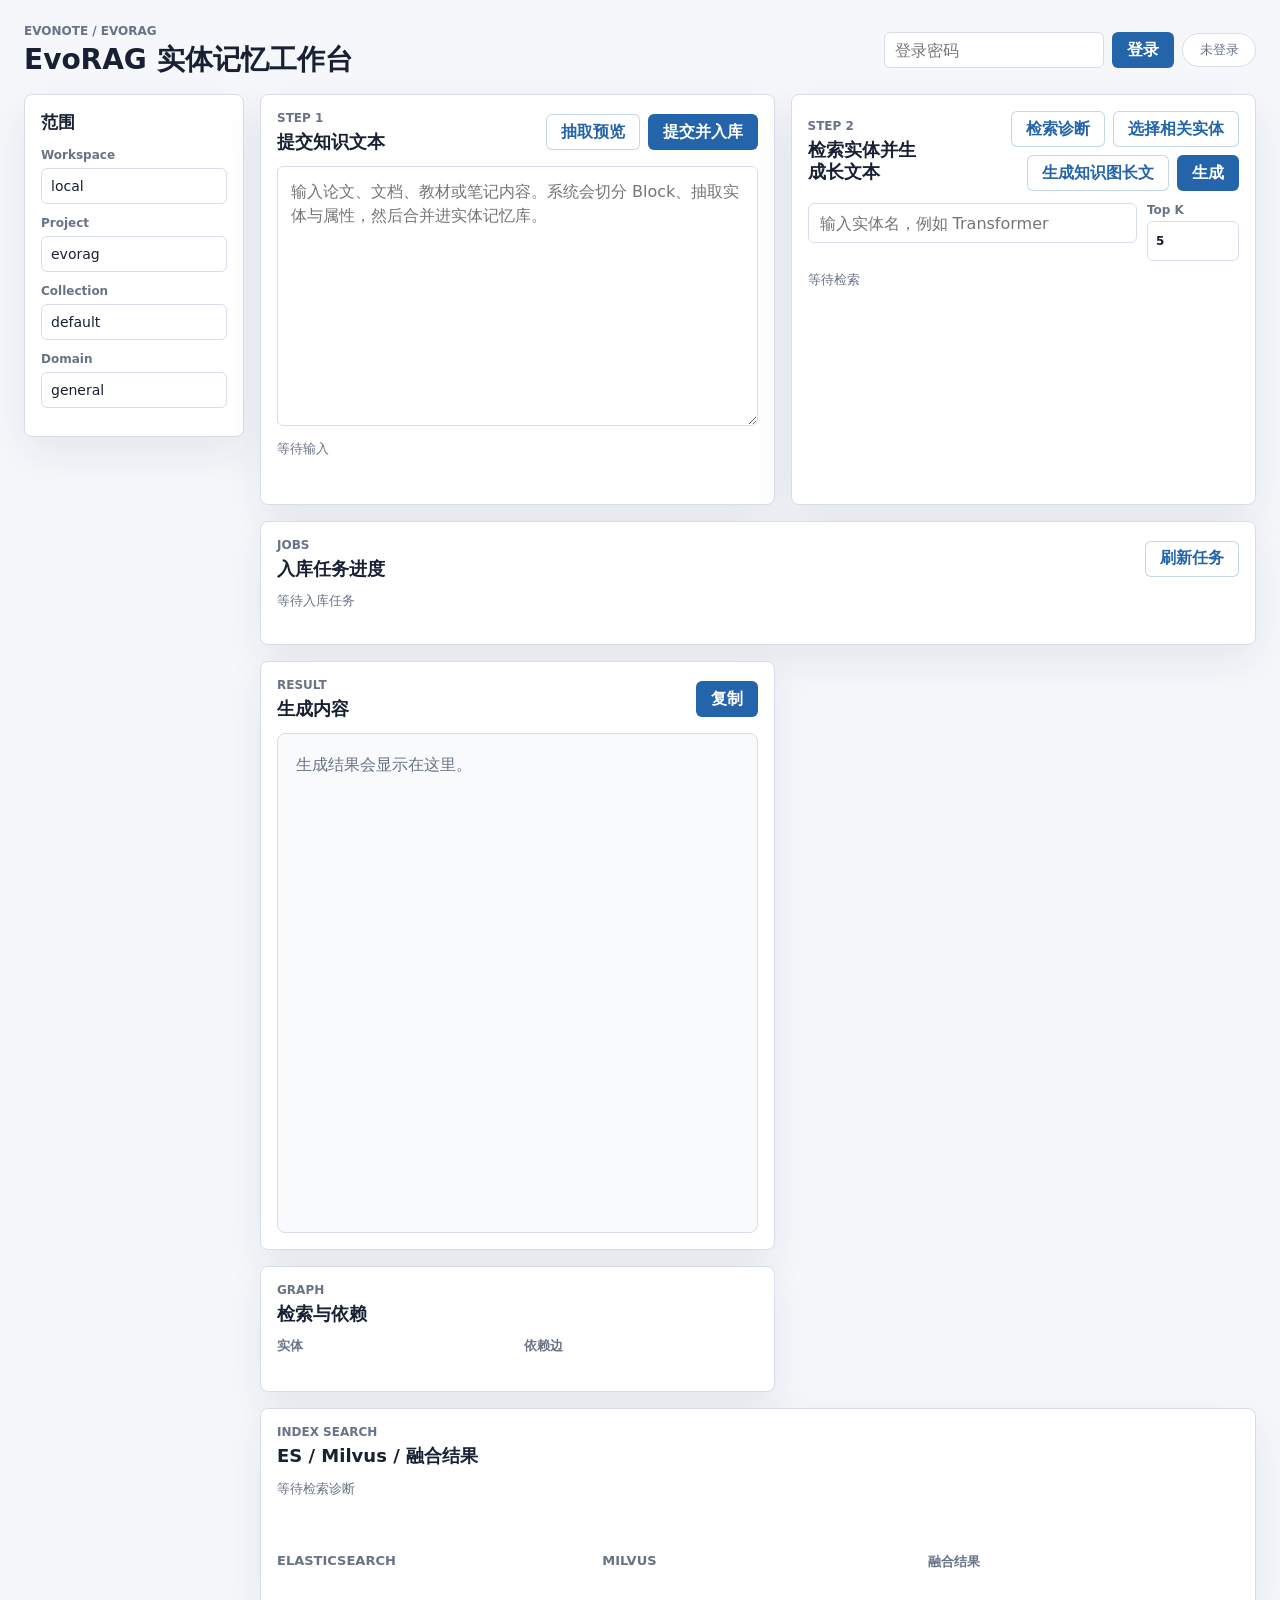
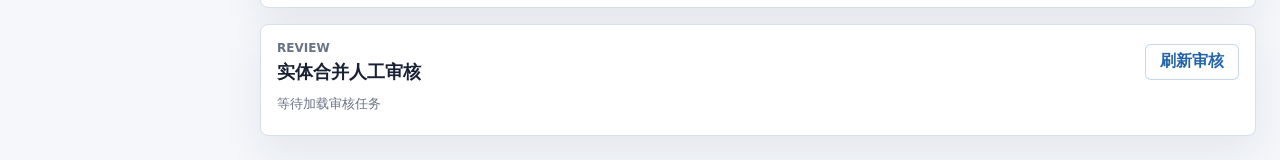
==== commit 3c2f10a6: "知识图谱v1" ====
--- a/backend/python/app/EvoRAG/frontend/index.html
+++ b/backend/python/app/EvoRAG/frontend/index.html
@@ -71,6 +71,8 @@
               </div>
               <div class="action-buttons">
                 <button id="index-search-btn" class="secondary-button" type="button">检索诊断</button>
+                <button id="graph-candidates-btn" class="secondary-button" type="button">选择相关实体</button>
+                <button id="graph-generate-btn" class="secondary-button" type="button">生成知识图长文</button>
                 <button id="query-btn" type="button">生成</button>
               </div>
             </div>
@@ -82,6 +84,7 @@
               </label>
             </div>
             <div class="status-line" id="query-status">等待检索</div>
+            <div id="graph-candidates" class="graph-candidate-list"></div>
           </section>
 
           <section class="panel job-panel">
--- a/backend/python/app/EvoRAG/frontend/styles.css
+++ b/backend/python/app/EvoRAG/frontend/styles.css
@@ -243,6 +243,43 @@
   padding: 0 8px;
 }
 
+.graph-candidate-list {
+  display: grid;
+  gap: 8px;
+  margin-top: 12px;
+}
+
+.graph-candidate {
+  display: grid;
+  grid-template-columns: auto minmax(0, 1fr);
+  gap: 10px;
+  align-items: flex-start;
+  border: 1px solid var(--line);
+  border-radius: 8px;
+  background: var(--surface-strong);
+  padding: 10px 12px;
+}
+
+.graph-candidate input {
+  margin-top: 3px;
+}
+
+.graph-candidate span {
+  display: grid;
+  gap: 3px;
+  min-width: 0;
+}
+
+.graph-candidate strong,
+.graph-candidate small {
+  overflow-wrap: anywhere;
+}
+
+.graph-candidate small {
+  color: var(--muted);
+  font-size: 12px;
+}
+
 .status-line {
   min-height: 24px;
   margin-top: 10px;
